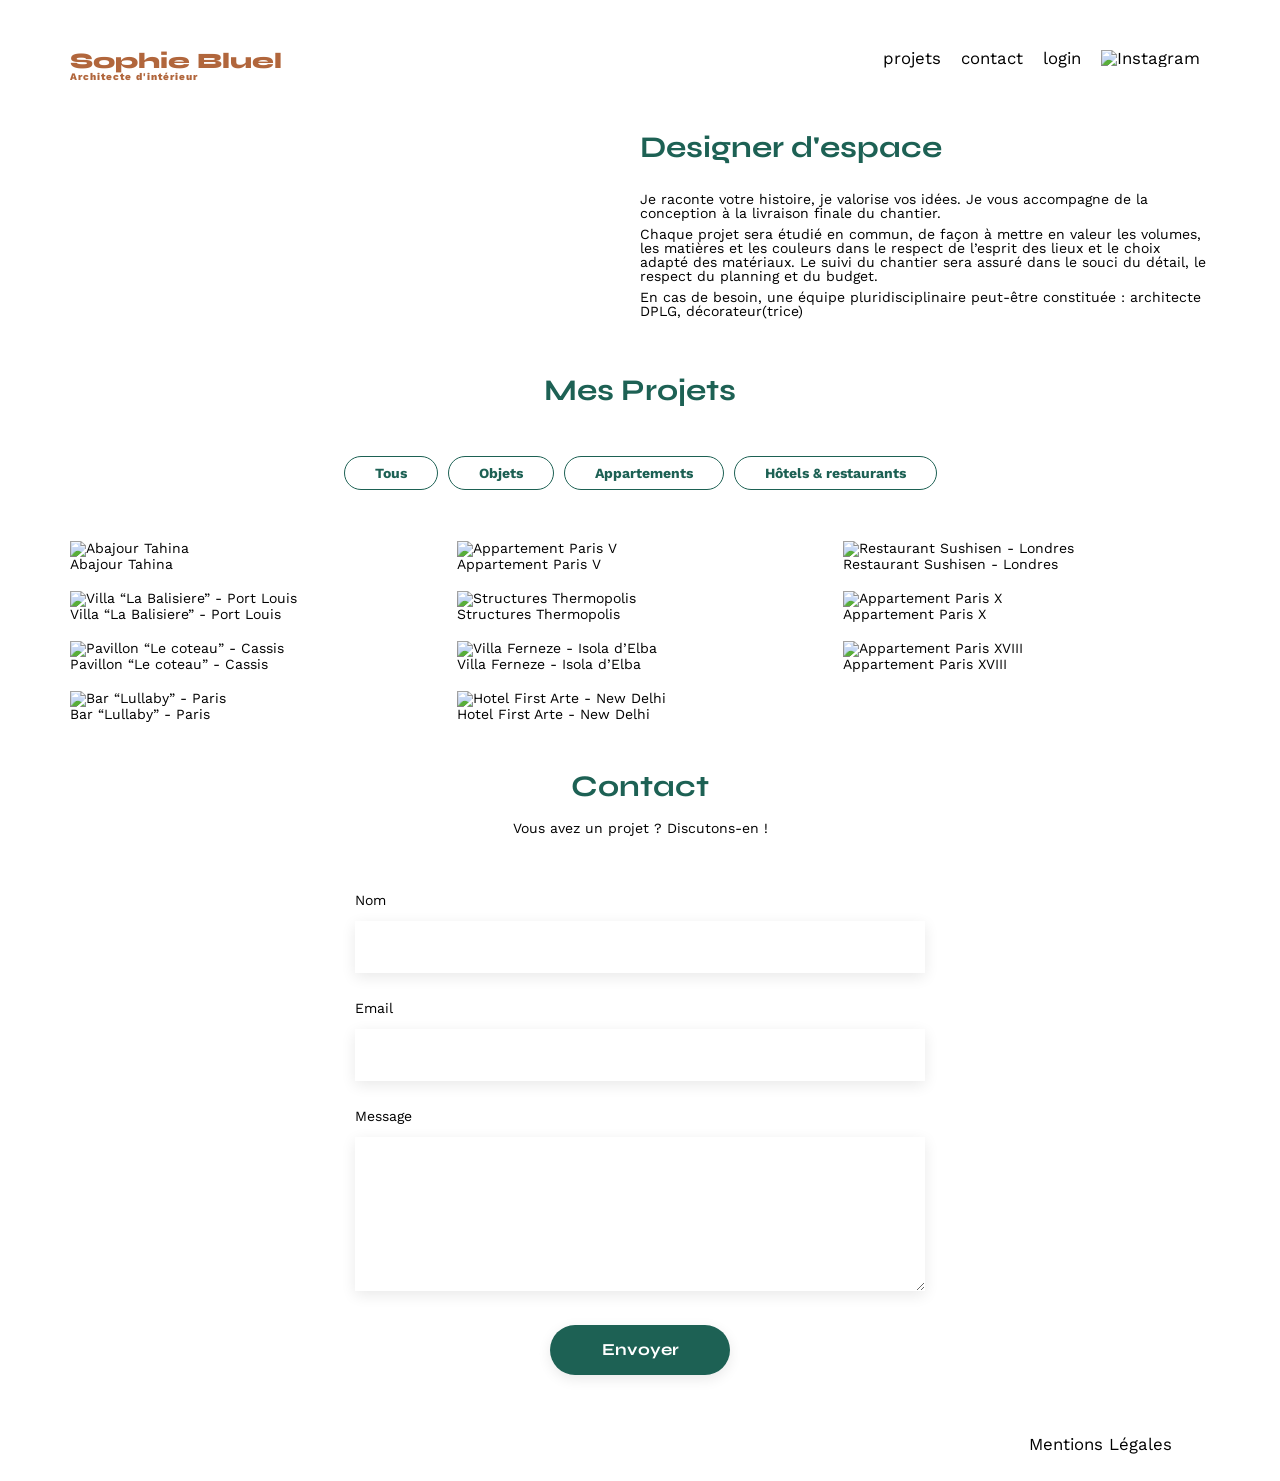
==== FrontEnd/index.html @ 34ea52d8 "Added a new class filterbar, with 4 span inside, each containing a different category label Added st" ====
<!DOCTYPE html>
<html lang="fr">
<head>
	<meta charset="UTF-8">
	<title>Sophie Bluel - Architecte d'intérieur</title>
	<meta name="viewport" content="width=device-width, initial-scale=1.0">
	<link rel="preconnect" href="https://fonts.googleapis.com">
	<link rel="preconnect" href="https://fonts.gstatic.com" crossorigin>
	<link href="https://fonts.googleapis.com/css2?family=Syne:wght@700;800&family=Work+Sans&display=swap" rel="stylesheet">
	<meta name="description" content="">
	<link rel="stylesheet" href="./assets/style.css">
  <script type="module" src="./scripts/main.js" defer></script>
</head>
<body>
<header>
	<h1>Sophie Bluel <span>Architecte d'intérieur</span></h1>
	<nav>
		<ul>
			<li>projets</li>
			<li>contact</li>
			<li>login</li>
			<li><img src="./assets/icons/instagram.png" alt="Instagram"></li>
		</ul>
	</nav>
</header>
<main>
	<section id="introduction">
		<figure>
			<img src="./assets/images/sophie-bluel.png" alt="">
		</figure>
		<article>
			<h2>Designer d'espace</h2>
			<p>Je raconte votre histoire, je valorise vos idées. Je vous accompagne de la conception à la livraison finale du chantier.</p>
			<p>Chaque projet sera étudié en commun, de façon à mettre en valeur les volumes, les matières et les couleurs dans le respect de l’esprit des lieux et le choix adapté des matériaux. Le suivi du chantier sera assuré dans le souci du détail, le respect du planning et du budget.</p>
			<p>En cas de besoin, une équipe pluridisciplinaire peut-être constituée : architecte DPLG, décorateur(trice)</p>
		</article>
	</section>
	<section id="portfolio">
    <h2>Mes Projets</h2>
    <div class="filterbar">
      <span>Tous</span>
      <span>Objets</span>
      <span>Appartements</span>
      <span>Hôtels & restaurants</span>
    </div>
		<div class="gallery">
			<figure>
				<img src="assets/images/abajour-tahina.png" alt="Abajour Tahina">
				<figcaption>Abajour Tahina</figcaption>
			</figure>
			<figure>
				<img src="assets/images/appartement-paris-v.png" alt="Appartement Paris V">
				<figcaption>Appartement Paris V</figcaption>
			</figure>
			<figure>
				<img src="assets/images/restaurant-sushisen-londres.png" alt="Restaurant Sushisen - Londres">
				<figcaption>Restaurant Sushisen - Londres</figcaption>
			</figure>
			<figure>
				<img src="assets/images/la-balisiere.png" alt="Villa “La Balisiere” - Port Louis">
				<figcaption>Villa “La Balisiere” - Port Louis</figcaption>
			</figure>
			<figure>
				<img src="assets/images/structures-thermopolis.png" alt="Structures Thermopolis">
				<figcaption>Structures Thermopolis</figcaption>
			</figure>
			<figure>
				<img src="assets/images/appartement-paris-x.png" alt="Appartement Paris X">
				<figcaption>Appartement Paris X</figcaption>
			</figure>
			<figure>
				<img src="assets/images/le-coteau-cassis.png" alt="Pavillon “Le coteau” - Cassis">
				<figcaption>Pavillon “Le coteau” - Cassis</figcaption>
			</figure>
			<figure>
				<img src="assets/images/villa-ferneze.png" alt="Villa Ferneze - Isola d’Elba">
				<figcaption>Villa Ferneze - Isola d’Elba</figcaption>
			</figure>
			<figure>
				<img src="assets/images/appartement-paris-xviii.png" alt="Appartement Paris XVIII">
				<figcaption>Appartement Paris XVIII</figcaption>
			</figure>
			<figure>
				<img src="assets/images/bar-lullaby-paris.png" alt="Bar “Lullaby” - Paris">
				<figcaption>Bar “Lullaby” - Paris</figcaption>
			</figure>
			<figure>
				<img src="assets/images/hotel-first-arte-new-delhi.png" alt="Hotel First Arte - New Delhi">
				<figcaption>Hotel First Arte - New Delhi</figcaption>
			</figure>
		</div>
	</section>
	<section id="contact">
		<h2>Contact</h2>
		<p>Vous avez un projet ? Discutons-en !</p>
		<form action="#" method="post">
			<label for="name">Nom</label>
			<input type="text" name="name" id="name">
			<label for="email">Email</label>
			<input type="email" name="email" id="email">
			<label for="message">Message</label>
			<textarea name="message" id="message" cols="30" rows="10"></textarea>
			<input type="submit" value="Envoyer">
		</form>
	</section>
</main>

<footer>
	<nav>
		<ul>
			<li>Mentions Légales</li>
		</ul>
	</nav>
</footer>
</body>
</html>
---- FrontEnd/assets/style.css ----
/* http://meyerweb.com/eric/tools/css/reset/
   v2.0 | 20110126
   License: none (public domain)
*/

html, body, div, span, applet, object, iframe,
h1, h2, h3, h4, h5, h6, p, blockquote, pre,
a, abbr, acronym, address, big, cite, code,
del, dfn, em, img, ins, kbd, q, s, samp,
small, strike, strong, sub, sup, tt, var,
b, u, i, center,
dl, dt, dd, ol, ul, li,
fieldset, form, label, legend,
table, caption, tbody, tfoot, thead, tr, th, td,
article, aside, canvas, details, embed,
figure, figcaption, footer, header, hgroup,
menu, nav, output, ruby, section, summary,
time, mark, audio, video {
	margin: 0;
	padding: 0;
	border: 0;
	font-size: 100%;
	font: inherit;
	vertical-align: baseline;
}
/* HTML5 display-role reset for older browsers */
article, aside, details, figcaption, figure,
footer, header, hgroup, menu, nav, section {
	display: block;
}
body {
	line-height: 1;
}
ol, ul {
	list-style: none;
}
blockquote, q {
	quotes: none;
}
blockquote:before, blockquote:after,
q:before, q:after {
	content: '';
	content: none;
}
table {
	border-collapse: collapse;
	border-spacing: 0;
}
/** end reset css**/
body {
	max-width: 1140px;
	margin:auto;
	font-family: 'Work Sans' ;
	font-size: 14px;
}
header {
	display: flex;
	justify-content: space-between;
	margin: 50px 0
}
section {
	margin: 50px 0
}

h1{
	display: flex;
	flex-direction: column;
	font-family: 'Syne';
	font-size: 22px;
	font-weight: 800;
	color: #B1663C
}

h1 > span {
	font-family: 'Work Sans';
	font-size:10px;
	letter-spacing: 0.1em;
}

h2{
	font-family: 'Syne';
	font-weight: 700;
	font-size: 30px;
	color: #1D6154
}
nav ul {
	display: flex;
	align-items: center;
	list-style-type: none;

}
nav li {
	padding: 0 10px;
	font-size: 1.2em;
}

li:hover {
	color: #B1663C;
}
#introduction {
	display: flex;
	align-items: center;
}
#introduction figure {
	flex: 1
}
#introduction img {
	display: block;
	margin: auto;
	width: 80%;
}

#introduction article {
	flex: 1
}
#introduction h2 {
	margin-bottom: 1em;
}

#introduction p {
	margin-bottom: 0.5em;
}
#portfolio h2 {
	text-align: center;
	margin-bottom: 1em;
}

.filterbar {
  display: flex;
  justify-content: center;
  gap: 10px;
  margin: 51px;
}
.filterbar span {
  color: #1D6154;
  border: 1px solid #1D6154;
  border-radius: 60px;
  padding: 9px 30px;
  font-weight: bold;
}
.filterbar span:hover {
  background-color: #1D6154;
  color: white;
}

.gallery {
	width: 100%;
	display: grid;
	grid-template-columns: 1fr 1fr 1fr;
	grid-column-gap: 20px;
	grid-row-gap: 20px;
}

.gallery img {
	width: 100%;

}
#contact {
	width: 50%;
margin: auto;
}
#contact > * {
	text-align: center;

}
#contact h2{
	margin-bottom: 20px;
}
#contact form {
	text-align: left;
	margin-top:30px;
	display: flex;
	flex-direction: column;
}

#contact input {
	height: 50px;
	font-size: 1.2em;
	border: none;
	box-shadow: 0px 4px 14px rgba(0, 0, 0, 0.09);
}
#contact label {
	margin: 2em 0 1em 0;
}
#contact textarea {
	border: none;
	box-shadow: 0px 4px 14px rgba(0, 0, 0, 0.09);
}

input[type="submit"]{
	font-family: 'Syne';
	font-weight: 700;
	color: white;
	background-color: #1D6154;
	margin : 2em auto ;
	width: 180px;
	text-align: center;
	border-radius: 60px ;
}

footer nav ul {
	display: flex;
	justify-content: flex-end;
	margin: 2em
}
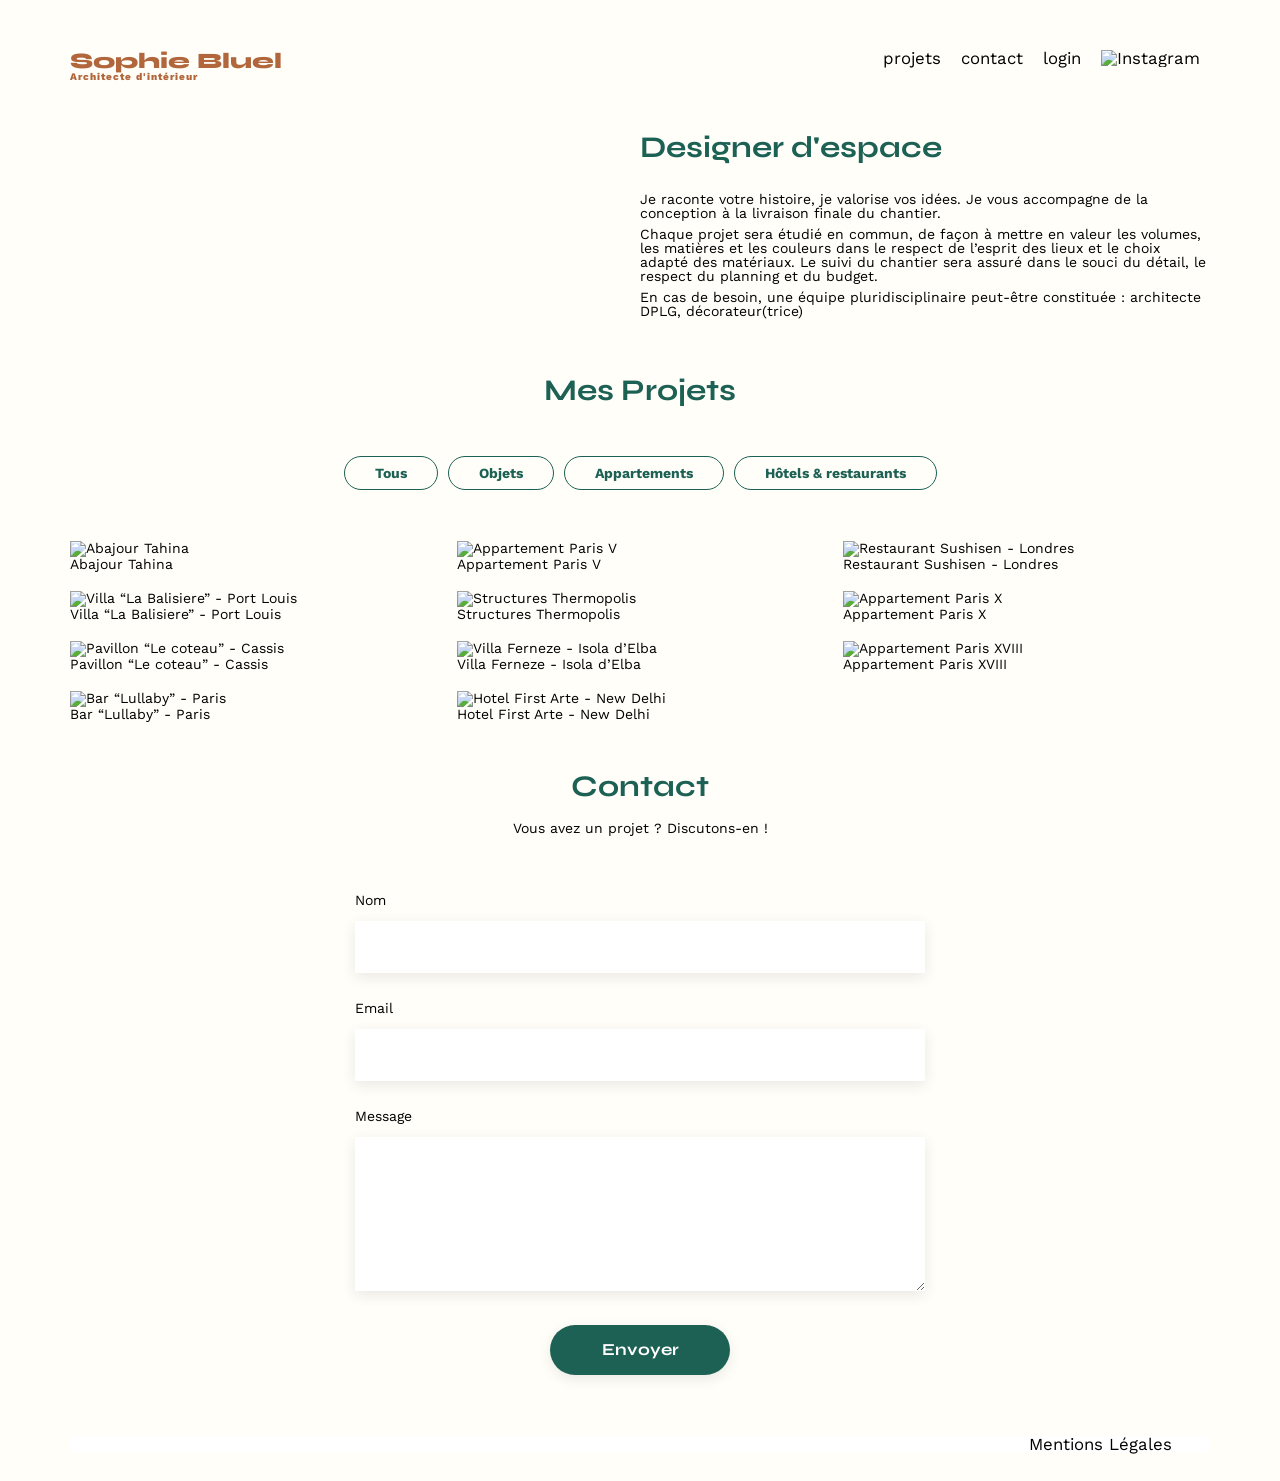
==== commit 3723a631: "Added a new page login.html and added content, and added the email and password form Updated index.h" ====
--- a/FrontEnd/index.html
+++ b/FrontEnd/index.html
@@ -18,7 +18,7 @@
 		<ul>
 			<li>projets</li>
 			<li>contact</li>
-			<li>login</li>
+			<li><a href="./login.html"></a>login</li>
 			<li><img src="./assets/icons/instagram.png" alt="Instagram"></li>
 		</ul>
 	</nav>
--- a/FrontEnd/assets/style.css
+++ b/FrontEnd/assets/style.css
@@ -52,6 +52,7 @@
 	margin:auto;
 	font-family: 'Work Sans' ;
 	font-size: 14px;
+  background-color: #FFFEF8;
 }
 header {
 	display: flex;
@@ -87,7 +88,6 @@
 	display: flex;
 	align-items: center;
 	list-style-type: none;
-
 }
 nav li {
 	padding: 0 10px;
@@ -157,11 +157,10 @@
 }
 #contact {
 	width: 50%;
-margin: auto;
+  margin: auto;
 }
 #contact > * {
 	text-align: center;
-
 }
 #contact h2{
 	margin-bottom: 20px;
@@ -185,6 +184,10 @@
 #contact textarea {
 	border: none;
 	box-shadow: 0px 4px 14px rgba(0, 0, 0, 0.09);
+}
+#contact a {
+  text-align: center;
+  color: #3D3D3D;
 }
 
 input[type="submit"]{
@@ -198,8 +201,11 @@
 	border-radius: 60px ;
 }
 
+footer {
+  background-color: #FFFFFF;
+}
 footer nav ul {
 	display: flex;
 	justify-content: flex-end;
-	margin: 2em
-}
+	margin: 2em;
+}
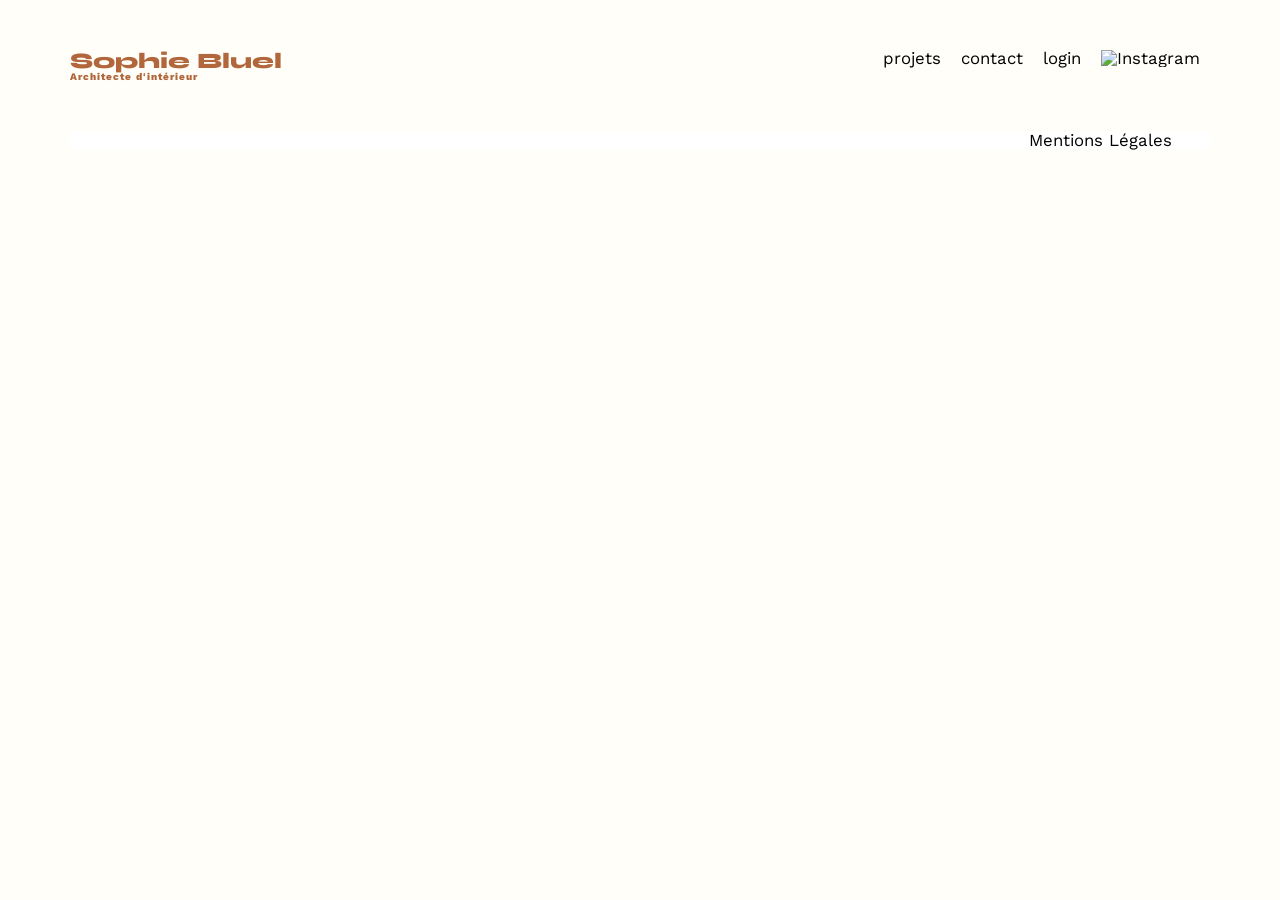
==== commit 7e01b3cf: "Commented the code inside main in index.html Removed filterButtons logic from main.js, added a new f" ====
--- a/FrontEnd/index.html
+++ b/FrontEnd/index.html
@@ -24,7 +24,7 @@
 	</nav>
 </header>
 <main>
-	<section id="introduction">
+	<!-- <section id="introduction">
 		<figure>
 			<img src="./assets/images/sophie-bluel.png" alt="">
 		</figure>
@@ -34,8 +34,8 @@
 			<p>Chaque projet sera étudié en commun, de façon à mettre en valeur les volumes, les matières et les couleurs dans le respect de l’esprit des lieux et le choix adapté des matériaux. Le suivi du chantier sera assuré dans le souci du détail, le respect du planning et du budget.</p>
 			<p>En cas de besoin, une équipe pluridisciplinaire peut-être constituée : architecte DPLG, décorateur(trice)</p>
 		</article>
-	</section>
-	<section id="portfolio">
+	</section> -->
+	<!-- <section id="portfolio">
     <h2>Mes Projets</h2>
     <div class="filterbar">
       <span>Tous</span>
@@ -89,8 +89,8 @@
 				<figcaption>Hotel First Arte - New Delhi</figcaption>
 			</figure>
 		</div>
-	</section>
-	<section id="contact">
+	</section> -->
+	<!-- <section id="contact">
 		<h2>Contact</h2>
 		<p>Vous avez un projet ? Discutons-en !</p>
 		<form action="#" method="post">
@@ -102,7 +102,7 @@
 			<textarea name="message" id="message" cols="30" rows="10"></textarea>
 			<input type="submit" value="Envoyer">
 		</form>
-	</section>
+	</section> -->
 </main>
 
 <footer>
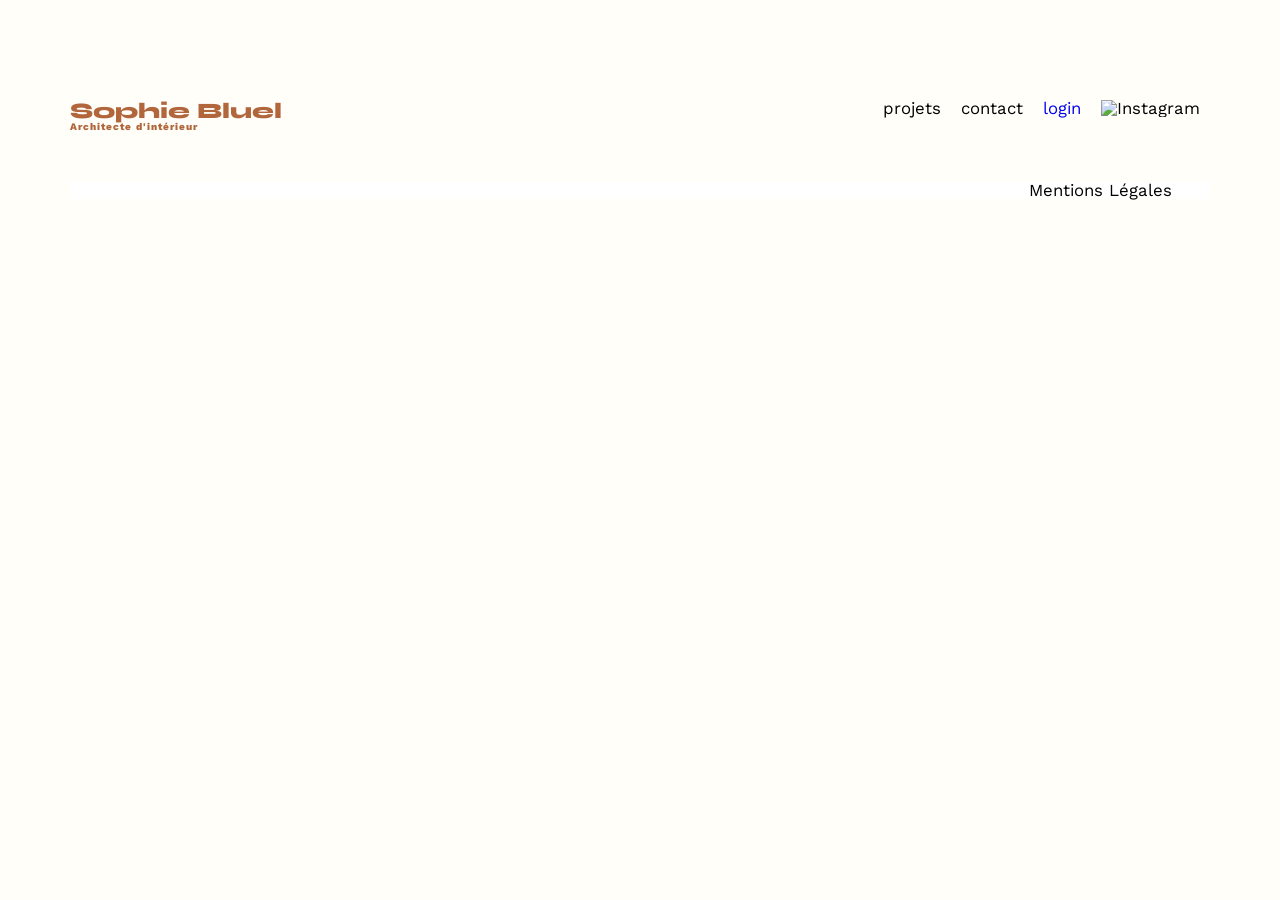
==== commit 78463580: "Updated index.html, added fontawesome link/script Added a link to the logo in index and login html R" ====
--- a/FrontEnd/index.html
+++ b/FrontEnd/index.html
@@ -9,16 +9,24 @@
 	<link href="https://fonts.googleapis.com/css2?family=Syne:wght@700;800&family=Work+Sans&display=swap" rel="stylesheet">
 	<meta name="description" content="">
 	<link rel="stylesheet" href="./assets/style.css">
+  <link rel="stylesheet" href="https://use.fontawesome.com/releases/v5.0.7/css/all.css">
+  <script src="https://kit.fontawesome.com/37200efcc3.js" crossorigin="anonymous"></script>
   <script type="module" src="./scripts/main.js" defer></script>
 </head>
 <body>
+<!-- <div class="mode edition hidden">
+  <i class="fa-regular fa-pen-to-square"></i>
+  <p>Mode édition</p>
+</div> -->
 <header>
-	<h1>Sophie Bluel <span>Architecte d'intérieur</span></h1>
+	<!-- <h1>Sophie Bluel <span>Architecte d'intérieur</span></h1> -->
+  <a href="/FrontEnd/"><h1>Sophie Bluel <span>Architecte d'intérieur</span></h1></a>
 	<nav>
 		<ul>
 			<li>projets</li>
 			<li>contact</li>
-			<li><a href="./login.html"></a>login</li>
+			<li><a href="./login.html">login</a></li>
+			<!-- <li class="logout">logout</a></li> -->
 			<li><img src="./assets/icons/instagram.png" alt="Instagram"></li>
 		</ul>
 	</nav>
@@ -36,7 +44,13 @@
 		</article>
 	</section> -->
 	<!-- <section id="portfolio">
-    <h2>Mes Projets</h2>
+    <div class="mode">
+      <h2>Mes projets</h2>
+      <div class="modify">
+        <i class="fa-regular fa-pen-to-square"></i>
+        <p>modifier</p>
+      </div>
+    </div>
     <div class="filterbar">
       <span>Tous</span>
       <span>Objets</span>
--- a/FrontEnd/assets/style.css
+++ b/FrontEnd/assets/style.css
@@ -57,10 +57,14 @@
 header {
 	display: flex;
 	justify-content: space-between;
-	margin: 50px 0
+	margin: 100px 0 50px;
 }
 section {
-	margin: 50px 0
+	margin: 50px 0;
+}
+
+a {
+  text-decoration: none;
 }
 
 h1{
@@ -69,7 +73,7 @@
 	font-family: 'Syne';
 	font-size: 22px;
 	font-weight: 800;
-	color: #B1663C
+	color: #B1663C;
 }
 
 h1 > span {
@@ -84,6 +88,19 @@
 	font-size: 30px;
 	color: #1D6154
 }
+.edition {
+  position: absolute;
+  top: 0;
+  left: 0;
+  height: 6%;
+  width: 100%;
+  color: white;
+  background-color: black;
+  display: flex;
+  align-items: center;
+  gap: 12px;
+}
+
 nav ul {
 	display: flex;
 	align-items: center;
@@ -123,6 +140,21 @@
 #portfolio h2 {
 	text-align: center;
 	margin-bottom: 1em;
+}
+#portfolio .mode {
+  margin-right: 30px;
+}
+.mode {
+  display: flex;
+  justify-content: center;
+}
+.mode h2 {
+  width: 22%;
+}
+.modify {
+  display: flex;
+  gap: 10px;
+  margin-top: 10px;
 }
 
 .filterbar {
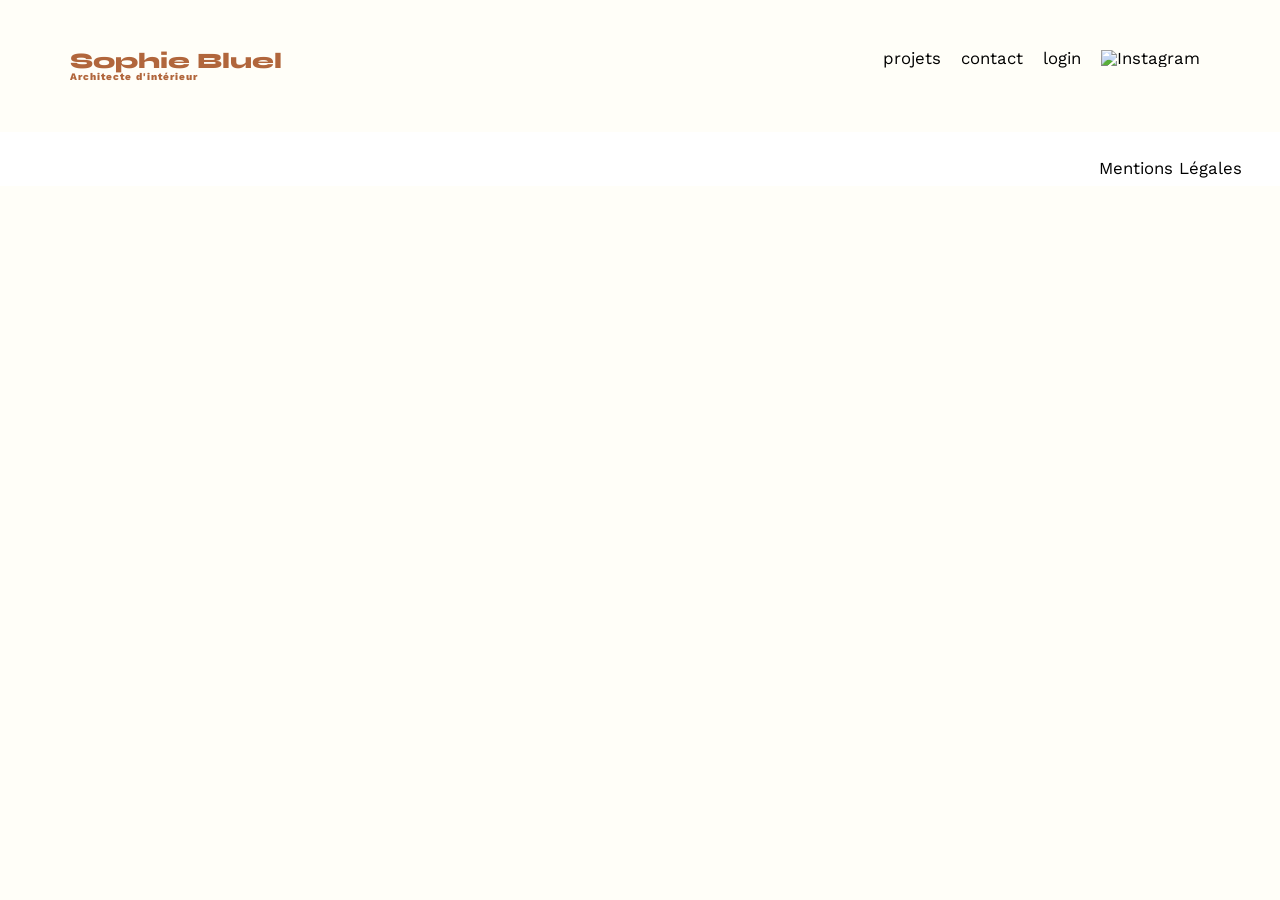
==== commit 5537ca31: "Updated portfolio.js, in case there is no images for a filter, it displays a message telling that th" ====
--- a/FrontEnd/index.html
+++ b/FrontEnd/index.html
@@ -14,109 +14,18 @@
   <script type="module" src="./scripts/main.js" defer></script>
 </head>
 <body>
-<!-- <div class="mode edition hidden">
-  <i class="fa-regular fa-pen-to-square"></i>
-  <p>Mode édition</p>
-</div> -->
 <header>
-	<!-- <h1>Sophie Bluel <span>Architecte d'intérieur</span></h1> -->
-  <a href="/FrontEnd/"><h1>Sophie Bluel <span>Architecte d'intérieur</span></h1></a>
+  <a href="./index.html"><h1>Sophie Bluel <span>Architecte d'intérieur</span></h1></a>
 	<nav>
 		<ul>
 			<li>projets</li>
 			<li>contact</li>
 			<li><a href="./login.html">login</a></li>
-			<!-- <li class="logout">logout</a></li> -->
 			<li><img src="./assets/icons/instagram.png" alt="Instagram"></li>
 		</ul>
 	</nav>
 </header>
 <main>
-	<!-- <section id="introduction">
-		<figure>
-			<img src="./assets/images/sophie-bluel.png" alt="">
-		</figure>
-		<article>
-			<h2>Designer d'espace</h2>
-			<p>Je raconte votre histoire, je valorise vos idées. Je vous accompagne de la conception à la livraison finale du chantier.</p>
-			<p>Chaque projet sera étudié en commun, de façon à mettre en valeur les volumes, les matières et les couleurs dans le respect de l’esprit des lieux et le choix adapté des matériaux. Le suivi du chantier sera assuré dans le souci du détail, le respect du planning et du budget.</p>
-			<p>En cas de besoin, une équipe pluridisciplinaire peut-être constituée : architecte DPLG, décorateur(trice)</p>
-		</article>
-	</section> -->
-	<!-- <section id="portfolio">
-    <div class="mode">
-      <h2>Mes projets</h2>
-      <div class="modify">
-        <i class="fa-regular fa-pen-to-square"></i>
-        <p>modifier</p>
-      </div>
-    </div>
-    <div class="filterbar">
-      <span>Tous</span>
-      <span>Objets</span>
-      <span>Appartements</span>
-      <span>Hôtels & restaurants</span>
-    </div>
-		<div class="gallery">
-			<figure>
-				<img src="assets/images/abajour-tahina.png" alt="Abajour Tahina">
-				<figcaption>Abajour Tahina</figcaption>
-			</figure>
-			<figure>
-				<img src="assets/images/appartement-paris-v.png" alt="Appartement Paris V">
-				<figcaption>Appartement Paris V</figcaption>
-			</figure>
-			<figure>
-				<img src="assets/images/restaurant-sushisen-londres.png" alt="Restaurant Sushisen - Londres">
-				<figcaption>Restaurant Sushisen - Londres</figcaption>
-			</figure>
-			<figure>
-				<img src="assets/images/la-balisiere.png" alt="Villa “La Balisiere” - Port Louis">
-				<figcaption>Villa “La Balisiere” - Port Louis</figcaption>
-			</figure>
-			<figure>
-				<img src="assets/images/structures-thermopolis.png" alt="Structures Thermopolis">
-				<figcaption>Structures Thermopolis</figcaption>
-			</figure>
-			<figure>
-				<img src="assets/images/appartement-paris-x.png" alt="Appartement Paris X">
-				<figcaption>Appartement Paris X</figcaption>
-			</figure>
-			<figure>
-				<img src="assets/images/le-coteau-cassis.png" alt="Pavillon “Le coteau” - Cassis">
-				<figcaption>Pavillon “Le coteau” - Cassis</figcaption>
-			</figure>
-			<figure>
-				<img src="assets/images/villa-ferneze.png" alt="Villa Ferneze - Isola d’Elba">
-				<figcaption>Villa Ferneze - Isola d’Elba</figcaption>
-			</figure>
-			<figure>
-				<img src="assets/images/appartement-paris-xviii.png" alt="Appartement Paris XVIII">
-				<figcaption>Appartement Paris XVIII</figcaption>
-			</figure>
-			<figure>
-				<img src="assets/images/bar-lullaby-paris.png" alt="Bar “Lullaby” - Paris">
-				<figcaption>Bar “Lullaby” - Paris</figcaption>
-			</figure>
-			<figure>
-				<img src="assets/images/hotel-first-arte-new-delhi.png" alt="Hotel First Arte - New Delhi">
-				<figcaption>Hotel First Arte - New Delhi</figcaption>
-			</figure>
-		</div>
-	</section> -->
-	<!-- <section id="contact">
-		<h2>Contact</h2>
-		<p>Vous avez un projet ? Discutons-en !</p>
-		<form action="#" method="post">
-			<label for="name">Nom</label>
-			<input type="text" name="name" id="name">
-			<label for="email">Email</label>
-			<input type="email" name="email" id="email">
-			<label for="message">Message</label>
-			<textarea name="message" id="message" cols="30" rows="10"></textarea>
-			<input type="submit" value="Envoyer">
-		</form>
-	</section> -->
 </main>
 
 <footer>
--- a/FrontEnd/assets/style.css
+++ b/FrontEnd/assets/style.css
@@ -57,7 +57,7 @@
 header {
 	display: flex;
 	justify-content: space-between;
-	margin: 100px 0 50px;
+	margin: 50px 0;
 }
 section {
 	margin: 50px 0;
@@ -65,6 +65,7 @@
 
 a {
   text-decoration: none;
+  color: black;
 }
 
 h1{
@@ -111,7 +112,7 @@
 	font-size: 1.2em;
 }
 
-li:hover {
+li:hover, nav li a:hover {
 	color: #B1663C;
 }
 #introduction {
@@ -155,6 +156,151 @@
   display: flex;
   gap: 10px;
   margin-top: 10px;
+}
+
+#modal {
+  background-color: #FFFFFF;
+  border: 1px solid #FFFFFF;
+  width: 630px;
+  height: 688px;
+  margin: auto;
+  position: fixed;
+  bottom: -24px;
+  z-index: 2;
+  bottom: 0px;
+  left: 50%;
+  top: 50%;
+  transform: translate(-50%, -50%);
+  border-radius: 10px;
+}
+#backdrop {
+  position: fixed;
+  top: 0;
+  bottom: 0;
+  left: 0;
+  right: 0;
+  width: 100%;
+  height: 100%;
+  background: rgba(0, 0, 0, 0.3);
+  z-index: 1;
+}
+.hidden {
+  display: none;
+}
+
+#position {
+  display: flex;
+  flex-direction: row-reverse;
+  justify-content: space-between;
+  margin: 26px 30px;
+  font-size: 18px;
+}
+#modal-content {
+  margin: 40px 105.19px 45px 105.25px;
+  display: flex;
+  flex-direction: column;
+  align-items: center;
+}
+#modal-content h2 {
+	font-family: 'Work Sans';
+  font-size: 26px;
+  color: black;
+  font-weight: 500;
+}
+#modal-content .btn {
+  margin-top: 38px;
+  font-size: 14px;
+  font-weight: bold;
+  border: none;
+  padding: 10px 49px;
+  font-family: 'Syne';
+  color: white;
+  background-color: #1D6154;
+  border-radius: 60px;
+}
+.modal-images {
+  display: grid;
+  grid-template-columns: repeat(5, 78px);
+  grid-column-gap: 9px;
+  margin-top: 46px;
+  padding-bottom: 63px;
+  border-bottom: 1px solid #B3B3B3;
+}
+.modal-images img {
+  width: 78px;
+  position: relative;
+  z-index: 3;
+}
+.fa-trash-can  {
+  position: absolute;
+  z-index: 4;
+  color: white;
+  background-color: black;
+  padding: 5px;
+  border-radius: 3px;
+  margin: 5px 5px 5px -25px;
+}
+#form {
+  display: flex;
+  flex-direction: column;
+  width: 100%;
+}
+#form #title, #form select {
+	height: 50px;
+	font-size: 1.2em;
+	border: none;
+  background-color: white;
+	box-shadow: 0px 4px 14px rgba(0, 0, 0, 0.09);
+  padding-left: 16px;
+}
+#form select {
+  border-right: 20px solid #FFFFFF
+}
+#form label {
+  margin-bottom: 10px;
+}
+#category {
+  padding-top: 21px;
+}
+.modal-files  {
+  background-color: #E8F1F6;
+  border-radius: 3px;
+  display: flex;
+  flex-direction: column;
+  align-items: center;
+  padding: 19px 0;
+  margin: 36px 0 30px;
+}
+.modal-files #add-file {
+  margin: 7px;
+  color: #306685;
+  background-color: #CBD6DC;
+  border-radius: 50px;
+  padding: 10px 33px;
+}
+.modal-files #image {
+  visibility: hidden;
+}
+.modal-files p {
+  color: #444444;
+}
+.fa-image {
+  font-size: 70px;
+  color: #B9C5CC;
+}
+.modal-btn {
+  display: flex;
+  border-top: 1px solid #B3B3B3;
+}
+#category-select {
+  margin-bottom: 47px;
+}
+
+#form #submit {
+  background-color: #A7A7A7;
+  border: none;
+  padding: 10px 70px;
+  width: 52%;
 }
 
 .filterbar {
@@ -182,11 +328,14 @@
 	grid-column-gap: 20px;
 	grid-row-gap: 20px;
 }
-
 .gallery img {
 	width: 100%;
-
-}
+}
+
+#submit-connection {
+  width: 36%;
+}
+
 #contact {
 	width: 50%;
   margin: auto;
@@ -209,20 +358,24 @@
 	font-size: 1.2em;
 	border: none;
 	box-shadow: 0px 4px 14px rgba(0, 0, 0, 0.09);
+  padding-left: 16px;
 }
 #contact label {
 	margin: 2em 0 1em 0;
+  padding-left: 16px;
 }
 #contact textarea {
 	border: none;
 	box-shadow: 0px 4px 14px rgba(0, 0, 0, 0.09);
+  padding: 16px;
 }
 #contact a {
   text-align: center;
   color: #3D3D3D;
-}
-
-input[type="submit"]{
+  text-decoration: underline;
+}
+
+input[type="submit"] {
 	font-family: 'Syne';
 	font-weight: 700;
 	color: white;
@@ -234,7 +387,14 @@
 }
 
 footer {
+  width: 100%;
+  height: 6%;
+  position: absolute;
   background-color: #FFFFFF;
+  right: 0;
+}
+#login-footer {
+  bottom: 0;
 }
 footer nav ul {
 	display: flex;
